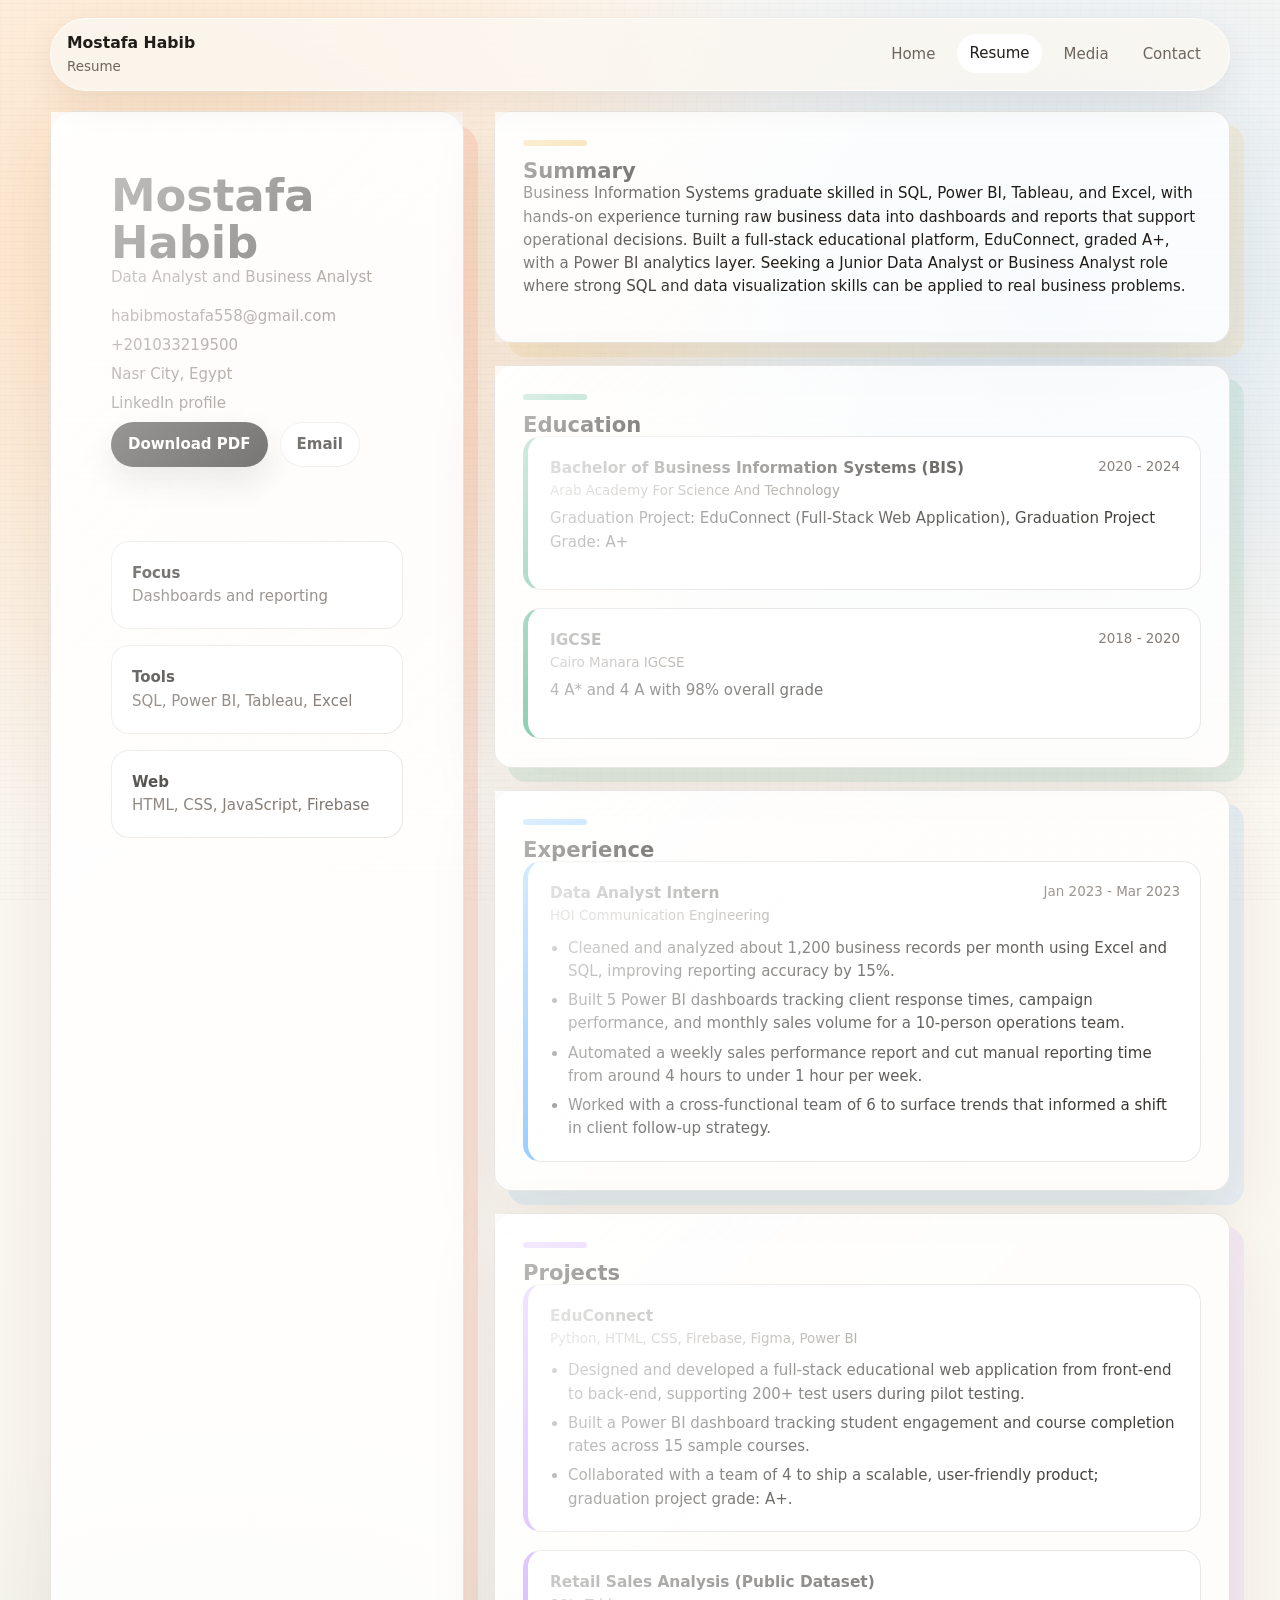
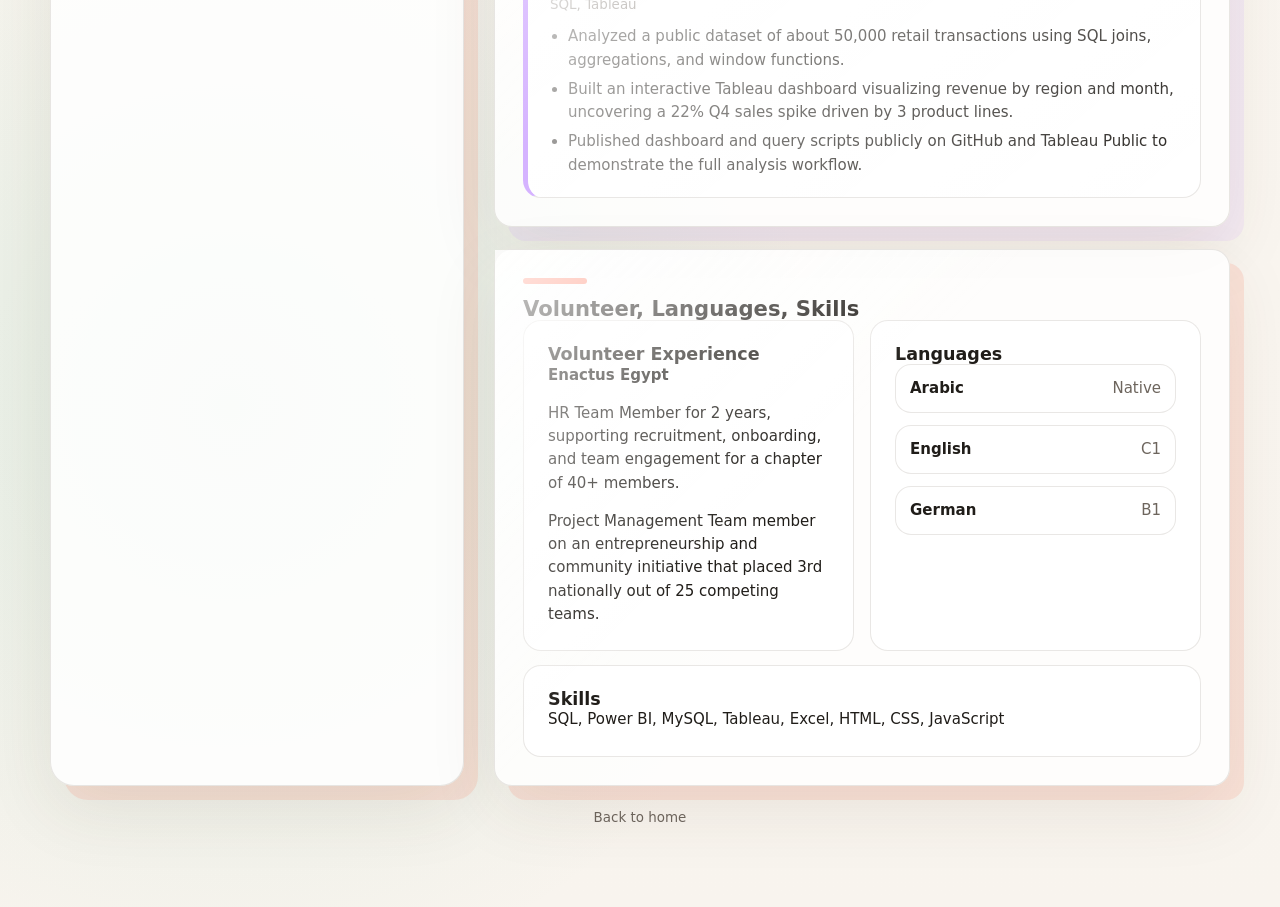
==== public/resume.html @ fb41a139 "v1" ====
<!DOCTYPE html>
<html lang="en">
<head>
  <meta charset="utf-8">
  <meta name="viewport" content="width=device-width, initial-scale=1">
  <title>Mostafa Habib | Resume</title>
  <meta name="description" content="Resume page for Mostafa Habib.">
  <link rel="stylesheet" href="styles.css">
</head>
<body>
  <div class="shell">
    <div class="wrap">
      <header class="topbar">
        <div class="topbar-inner">
          <div class="brand">
            <strong>Mostafa Habib</strong>
            <span>Resume</span>
          </div>
          <nav class="nav" aria-label="Primary">
            <a href="index.html">Home</a>
            <a href="resume.html" class="active">Resume</a>
            <a href="media.html">Media</a>
            <a href="mailto:habibmostafa558@gmail.com">Contact</a>
          </nav>
        </div>
      </header>

      <main class="resume-layout">
        <aside class="page-card resume-header resume-hero accent-coral accented">
          <div class="card-body">
            <h1 class="resume-name">Mostafa Habib</h1>
            <p class="resume-subtitle">Data Analyst and Business Analyst</p>

            <div class="contact-lines">
              <span>habibmostafa558@gmail.com</span>
              <span>+201033219500</span>
              <span>Nasr City, Egypt</span>
              <a href="https://www.linkedin.com/in/mostafa-habib-13a320352/" target="_blank" rel="noopener">LinkedIn profile</a>
            </div>

            <div class="actions">
              <a class="button primary" href="resume.pdf" download>Download PDF</a>
              <a class="button secondary" href="mailto:habibmostafa558@gmail.com">Email</a>
            </div>
          </div>

          <div class="card-body mini-grid">
            <div class="mini-card">
              <strong>Focus</strong>
              <span>Dashboards and reporting</span>
            </div>
            <div class="mini-card">
              <strong>Tools</strong>
              <span>SQL, Power BI, Tableau, Excel</span>
            </div>
            <div class="mini-card">
              <strong>Web</strong>
              <span>HTML, CSS, JavaScript, Firebase</span>
            </div>
          </div>
        </aside>

        <section class="resume-stack">
          <section class="page-card resume-section accent-gold accented">
            <div class="resume-top">
              <div class="accent-bar"></div>
              <div class="section-title">
                <div>
                  <h2>Summary</h2>
                </div>
              </div>
            </div>
            <p>
              Business Information Systems graduate skilled in SQL, Power BI, Tableau, and Excel, with hands-on
              experience turning raw business data into dashboards and reports that support operational decisions.
              Built a full-stack educational platform, EduConnect, graded A+, with a Power BI analytics layer.
              Seeking a Junior Data Analyst or Business Analyst role where strong SQL and data visualization skills
              can be applied to real business problems.
            </p>
          </section>

          <section class="page-card resume-section accent-sage accented">
            <div class="resume-top">
              <div class="accent-bar"></div>
              <div class="section-title">
                <div>
                  <h2>Education</h2>
                </div>
              </div>
            </div>
            <div class="timeline">
              <article class="timeline-item">
                <div class="timeline-top">
                  <div>
                    <strong>Bachelor of Business Information Systems (BIS)</strong>
                    <div class="timeline-meta">Arab Academy For Science And Technology</div>
                  </div>
                  <span>2020 - 2024</span>
                </div>
                <p>Graduation Project: EduConnect (Full-Stack Web Application), Graduation Project Grade: A+</p>
              </article>

              <article class="timeline-item">
                <div class="timeline-top">
                  <div>
                    <strong>IGCSE</strong>
                    <div class="timeline-meta">Cairo Manara IGCSE</div>
                  </div>
                  <span>2018 - 2020</span>
                </div>
                <p>4 A* and 4 A with 98% overall grade</p>
              </article>
            </div>
          </section>

          <section class="page-card resume-section accent-sky accented">
            <div class="resume-top">
              <div class="accent-bar"></div>
              <div class="section-title">
                <div>
                  <h2>Experience</h2>
                </div>
              </div>
            </div>
            <div class="timeline">
              <article class="timeline-item">
                <div class="timeline-top">
                  <div>
                    <strong>Data Analyst Intern</strong>
                    <div class="timeline-meta">HOI Communication Engineering</div>
                  </div>
                  <span>Jan 2023 - Mar 2023</span>
                </div>
                <ul class="bullet-list">
                  <li>Cleaned and analyzed about 1,200 business records per month using Excel and SQL, improving reporting accuracy by 15%.</li>
                  <li>Built 5 Power BI dashboards tracking client response times, campaign performance, and monthly sales volume for a 10-person operations team.</li>
                  <li>Automated a weekly sales performance report and cut manual reporting time from around 4 hours to under 1 hour per week.</li>
                  <li>Worked with a cross-functional team of 6 to surface trends that informed a shift in client follow-up strategy.</li>
                </ul>
              </article>
            </div>
          </section>

          <section class="page-card resume-section accent-violet accented">
            <div class="resume-top">
              <div class="accent-bar"></div>
              <div class="section-title">
                <div>
                  <h2>Projects</h2>
                </div>
              </div>
            </div>
            <div class="timeline">
              <article class="timeline-item">
                <div class="timeline-top">
                  <div>
                    <strong>EduConnect</strong>
                    <div class="timeline-meta">Python, HTML, CSS, Firebase, Figma, Power BI</div>
                  </div>
                </div>
                <ul class="bullet-list">
                  <li>Designed and developed a full-stack educational web application from front-end to back-end, supporting 200+ test users during pilot testing.</li>
                  <li>Built a Power BI dashboard tracking student engagement and course completion rates across 15 sample courses.</li>
                  <li>Collaborated with a team of 4 to ship a scalable, user-friendly product; graduation project grade: A+.</li>
                </ul>
              </article>

              <article class="timeline-item">
                <div class="timeline-top">
                  <div>
                    <strong>Retail Sales Analysis (Public Dataset)</strong>
                    <div class="timeline-meta">SQL, Tableau</div>
                  </div>
                </div>
                <ul class="bullet-list">
                  <li>Analyzed a public dataset of about 50,000 retail transactions using SQL joins, aggregations, and window functions.</li>
                  <li>Built an interactive Tableau dashboard visualizing revenue by region and month, uncovering a 22% Q4 sales spike driven by 3 product lines.</li>
                  <li>Published dashboard and query scripts publicly on GitHub and Tableau Public to demonstrate the full analysis workflow.</li>
                </ul>
              </article>
            </div>
          </section>

          <section class="page-card resume-section accent-coral accented">
            <div class="resume-top">
              <div class="accent-bar"></div>
              <div class="section-title">
                <div>
                  <h2>Volunteer, Languages, Skills</h2>
                </div>
              </div>
            </div>

            <div class="resume-grid-two">
              <article class="summary-card">
                <h3>Volunteer Experience</h3>
                <p><strong>Enactus Egypt</strong></p>
                <p>HR Team Member for 2 years, supporting recruitment, onboarding, and team engagement for a chapter of 40+ members.</p>
                <p>Project Management Team member on an entrepreneurship and community initiative that placed 3rd nationally out of 25 competing teams.</p>
              </article>

              <article class="summary-card">
                <h3>Languages</h3>
                <ul class="detail-list">
                  <li><strong>Arabic</strong><span>Native</span></li>
                  <li><strong>English</strong><span>C1</span></li>
                  <li><strong>German</strong><span>B1</span></li>
                </ul>
              </article>
            </div>

            <div style="height: 14px"></div>

            <article class="summary-card">
              <h3>Skills</h3>
              <p>SQL, Power BI, MySQL, Tableau, Excel, HTML, CSS, JavaScript</p>
            </article>
          </section>
        </section>
      </main>

      <footer class="footer">
        <a href="index.html">Back to home</a>
      </footer>
    </div>
  </div>
</body>
</html>
---- public/styles.css ----
:root {
  --bg: #fbf7f1;
  --bg-soft: #f5efe6;
  --surface: rgba(255, 255, 255, 0.84);
  --surface-strong: #ffffff;
  --text: #201d19;
  --muted: #6d655d;
  --line: rgba(73, 57, 42, 0.12);
  --shadow: 0 24px 70px rgba(76, 53, 35, 0.09);
  --coral: #ff8a72;
  --gold: #f1c96f;
  --sage: #7fc8a9;
  --sky: #8ac7ff;
  --violet: #d5b3ff;
  --peach: #ffd8b0;
  --radius: 24px;
  --radius-sm: 14px;
  --max: 1180px;
}

* {
  box-sizing: border-box;
}

html {
  scroll-behavior: smooth;
}

body {
  margin: 0;
  font: 15px/1.55 Inter, ui-sans-serif, system-ui, -apple-system, BlinkMacSystemFont, "Segoe UI", sans-serif;
  color: var(--text);
  background:
    radial-gradient(circle at 14% 10%, rgba(255, 216, 176, 0.7), transparent 24%),
    radial-gradient(circle at 82% 12%, rgba(138, 199, 255, 0.28), transparent 22%),
    radial-gradient(circle at 18% 80%, rgba(127, 200, 169, 0.2), transparent 26%),
    linear-gradient(180deg, #fcf8f2 0%, #f8f4ee 100%);
  min-height: 100vh;
}

body::before {
  content: "";
  position: fixed;
  inset: 0;
  pointer-events: none;
  background-image:
    repeating-linear-gradient(0deg, rgba(32, 29, 25, 0.03), rgba(32, 29, 25, 0.03) 1px, transparent 1px, transparent 7px),
    repeating-linear-gradient(90deg, rgba(32, 29, 25, 0.02), rgba(32, 29, 25, 0.02) 1px, transparent 1px, transparent 12px);
  opacity: 0.5;
}

a {
  color: inherit;
  text-decoration: none;
}

img {
  display: block;
  max-width: 100%;
}

p {
  margin-top: 0;
}

h1, h2, h3, h4, h5, h6 {
  line-height: 1.05;
  letter-spacing: 0;
  margin: 0;
}

.wrap {
  width: min(var(--max), calc(100% - 56px));
  margin: 0 auto;
}

.shell {
  padding: 18px 0 46px;
  position: relative;
  z-index: 0;
}

.topbar {
  position: sticky;
  top: 16px;
  z-index: 20;
  margin-bottom: 20px;
  backdrop-filter: blur(18px);
  background: rgba(251, 247, 241, 0.82);
  border: 1px solid rgba(255, 255, 255, 0.62);
  border-radius: 999px;
  box-shadow: 0 12px 34px rgba(76, 53, 35, 0.08);
}

.topbar-inner {
  display: flex;
  align-items: center;
  justify-content: space-between;
  gap: 18px;
  padding: 12px 16px;
}

.brand {
  display: grid;
  gap: 2px;
}

.brand strong {
  font-size: 0.98rem;
}

.brand span {
  font-size: 0.84rem;
  color: var(--muted);
}

.nav {
  display: flex;
  flex-wrap: wrap;
  justify-content: flex-end;
  gap: 10px;
}

.nav a {
  padding: 8px 12px;
  border-radius: 999px;
  color: var(--muted);
  transition: transform 0.18s ease, background 0.18s ease, color 0.18s ease;
}

.nav a:hover,
.nav a.active {
  background: rgba(255, 255, 255, 0.94);
  color: var(--text);
  transform: translateY(-1px);
}

.hero-grid,
.resume-layout,
.media-layout {
  display: grid;
  gap: 30px;
}

.hero-grid {
  grid-template-columns: 1.15fr 0.85fr;
  align-items: stretch;
}

.resume-layout {
  grid-template-columns: 0.72fr 1.28fr;
  align-items: start;
}

.media-layout {
  grid-template-columns: 0.86fr 1.14fr;
}

.page-card,
.panel {
  position: relative;
  background: var(--surface);
  border: 1px solid var(--line);
  border-radius: var(--radius);
  box-shadow: var(--shadow);
  overflow: visible;
}

.page-card::after,
.panel::after {
  content: "";
  position: absolute;
  inset: 0;
  pointer-events: none;
  background: linear-gradient(135deg, rgba(255, 255, 255, 0.8), rgba(255, 255, 255, 0) 42%);
}

.card-body,
.section-card,
.resume-hero,
.media-hero {
  padding: 30px;
}

.hero-card {
  min-height: 600px;
  display: grid;
  gap: 18px;
  align-content: start;
}

.hero-title {
  font-size: clamp(2.2rem, 4.8vw, 4.3rem);
  max-width: 10.5ch;
}

.lede {
  max-width: 58ch;
  color: var(--muted);
  font-size: 0.96rem;
}

.actions {
  display: flex;
  flex-wrap: wrap;
  gap: 12px;
}

.button {
  display: inline-flex;
  align-items: center;
  gap: 10px;
  padding: 10px 16px;
  border-radius: 999px;
  border: 1px solid transparent;
  font-weight: 600;
  transition: transform 0.18s ease, box-shadow 0.18s ease, background 0.18s ease;
  white-space: nowrap;
}

.button:hover {
  transform: translateY(-1px);
}

.button.primary {
  background: var(--text);
  color: #fff;
  box-shadow: 0 14px 30px rgba(32, 29, 25, 0.16);
}

.button.secondary {
  background: rgba(255, 255, 255, 0.84);
  border-color: var(--line);
}

.stat-grid {
  display: grid;
  grid-template-columns: repeat(3, minmax(0, 1fr));
  gap: 14px;
  margin-top: auto;
}

.stat,
.mini-card,
.info-card,
.summary-card,
.placeholder-card,
.resume-section,
.media-slot {
  background: rgba(255, 255, 255, 0.8);
  border: 1px solid var(--line);
  border-radius: 18px;
}

.stat {
  padding: 16px 16px 14px;
}

.stat strong {
  display: block;
  font-size: 0.96rem;
}

.stat span {
  display: block;
  color: var(--muted);
  font-size: 0.76rem;
}

.visual-card {
  display: grid;
  gap: 16px;
  padding: 22px;
  align-content: space-between;
  background:
    linear-gradient(180deg, rgba(255, 255, 255, 0.58), rgba(255, 255, 255, 0.92)),
    rgba(255, 255, 255, 0.78);
}

.visual-frame {
  position: relative;
  min-height: 460px;
  border-radius: calc(var(--radius) - 8px);
  overflow: hidden;
  background: #f8efe4;
}

.visual-frame img {
  width: 100%;
  height: 100%;
  object-fit: cover;
}

.page-trio {
  display: grid;
  gap: 28px;
  grid-template-columns: repeat(3, minmax(0, 1fr));
}

.portal {
  min-height: 200px;
  display: grid;
  gap: 14px;
  align-content: space-between;
  padding: 24px;
  transform: translateY(0);
  transition: transform 0.18s ease, box-shadow 0.18s ease;
}

.portal:hover {
  transform: translateY(-3px);
}

.portal h2,
.portal h3 {
  font-size: 1.12rem;
}

.portal p {
  color: var(--muted);
}

.accent-coral { --accent: var(--coral); --accent-soft: rgba(255, 138, 114, 0.18); }
.accent-gold { --accent: var(--gold); --accent-soft: rgba(241, 201, 111, 0.18); }
.accent-sage { --accent: var(--sage); --accent-soft: rgba(127, 200, 169, 0.18); }
.accent-sky { --accent: var(--sky); --accent-soft: rgba(138, 199, 255, 0.18); }
.accent-violet { --accent: var(--violet); --accent-soft: rgba(213, 179, 255, 0.18); }

.accented {
  box-shadow: var(--shadow), 14px 14px 0 var(--accent-soft);
}

.accent-bar {
  height: 6px;
  width: 64px;
  border-radius: 999px;
  background: var(--accent);
}

.section-grid {
  display: grid;
  gap: 30px;
}

.section-title {
  display: flex;
  flex-wrap: wrap;
  align-items: end;
  justify-content: space-between;
  gap: 14px;
}

.section-title p {
  margin-bottom: 0;
  color: var(--muted);
  max-width: 56ch;
}

.section-title h2 {
  font-size: 1.32rem;
}

.summary-card {
  padding: 24px;
}

.summary-card p:last-child {
  margin-bottom: 0;
}

.mini-grid {
  display: grid;
  gap: 16px;
}

.mini-card {
  padding: 20px;
}

.mini-card strong,
.info-card strong {
  display: block;
}

.mini-card span,
.info-card span,
.summary-meta {
  color: var(--muted);
}

.detail-list {
  display: grid;
  gap: 12px;
  margin: 0;
  padding: 0;
  list-style: none;
}

.detail-list li {
  display: flex;
  justify-content: space-between;
  gap: 14px;
  padding: 12px 14px;
  background: rgba(255, 255, 255, 0.78);
  border: 1px solid var(--line);
  border-radius: 16px;
}

.detail-list li span {
  color: var(--muted);
  text-align: right;
}

.timeline {
  display: grid;
  gap: 18px;
}

.timeline-item {
  position: relative;
  padding: 20px 20px 20px 22px;
  background: rgba(255, 255, 255, 0.82);
  border: 1px solid var(--line);
  border-left: 5px solid var(--accent, var(--coral));
  border-radius: 18px;
  overflow: hidden;
}

.timeline-item::before {
  content: "";
  position: absolute;
  inset: 0;
  background: linear-gradient(140deg, rgba(255, 255, 255, 0.75), rgba(255, 255, 255, 0));
  pointer-events: none;
}

.timeline-top {
  display: flex;
  justify-content: space-between;
  gap: 14px;
  align-items: start;
  margin-bottom: 6px;
}

.timeline-top strong {
  display: block;
  font-size: 0.96rem;
}

.timeline-top span,
.timeline-meta {
  color: var(--muted);
  font-size: 0.84rem;
}

.bullet-list {
  margin: 10px 0 0;
  padding-left: 18px;
  color: var(--text);
}

.bullet-list li + li {
  margin-top: 6px;
}

.resume-header {
  display: grid;
  gap: 14px;
  align-content: start;
  min-height: 100%;
}

.resume-name {
  font-size: clamp(1.8rem, 3.5vw, 2.8rem);
}

.resume-subtitle {
  color: var(--muted);
  max-width: 36ch;
  font-size: 0.94rem;
}

.contact-lines {
  display: grid;
  gap: 6px;
  color: var(--muted);
}

.resume-hero .actions,
.media-hero .actions {
  margin-top: 6px;
}

.resume-section {
  padding: 28px;
}

.resume-stack {
  display: grid;
  gap: 22px;
}

.resume-top {
  display: grid;
  gap: 12px;
}

.resume-top .accent-bar {
  margin-bottom: 2px;
}

.resume-grid-two {
  display: grid;
  grid-template-columns: 1fr 1fr;
  gap: 16px;
}

.media-layout .summary-card {
  min-height: 100%;
}

.placeholder-grid {
  display: grid;
  grid-template-columns: repeat(2, minmax(0, 1fr));
  gap: 24px;
}

.placeholder-card {
  min-height: 200px;
  padding: 22px;
  display: grid;
  align-content: end;
  gap: 8px;
  background:
    linear-gradient(135deg, rgba(255, 216, 176, 0.34), rgba(255, 255, 255, 0.84)),
    rgba(255, 255, 255, 0.74);
}

.placeholder-card.large {
  min-height: 420px;
}

.placeholder-label {
  display: inline-flex;
  align-items: center;
  gap: 8px;
  width: fit-content;
  padding: 7px 10px;
  border-radius: 999px;
  background: rgba(255, 255, 255, 0.84);
  border: 1px solid var(--line);
  color: var(--muted);
  font-size: 0.84rem;
}

.placeholder-visual {
  border-radius: 20px;
  background:
    linear-gradient(145deg, rgba(255, 255, 255, 0.6), rgba(255, 255, 255, 0.18)),
    radial-gradient(circle at 18% 18%, rgba(255, 138, 114, 0.2), transparent 18%),
    radial-gradient(circle at 76% 24%, rgba(138, 199, 255, 0.18), transparent 16%),
    radial-gradient(circle at 58% 76%, rgba(127, 200, 169, 0.16), transparent 18%);
  border: 1px solid rgba(255, 255, 255, 0.88);
  min-height: 240px;
  position: relative;
  overflow: hidden;
}

.placeholder-visual::before {
  content: "";
  position: absolute;
  inset: 12px;
  border-radius: 16px;
  border: 1px dashed rgba(76, 53, 35, 0.18);
}

.footer {
  padding: 22px 0 32px;
  color: var(--muted);
  text-align: center;
  font-size: 0.84rem;
}

@media (max-width: 1024px) {
  .hero-grid,
  .resume-layout,
  .media-layout,
  .page-trio,
  .resume-grid-two,
  .placeholder-grid {
    grid-template-columns: 1fr;
  }

  .visual-frame,
  .placeholder-card.large {
    min-height: 340px;
  }
}

@media (max-width: 720px) {
  .topbar {
    border-radius: 24px;
  }

  .topbar-inner {
    flex-direction: column;
    align-items: flex-start;
  }

  .nav {
    justify-content: flex-start;
  }

  .card-body,
  .section-card,
  .resume-hero,
  .media-hero {
    padding: 18px;
  }

  .hero-card {
    min-height: auto;
  }

  .stat-grid {
    grid-template-columns: 1fr;
  }

  .section-title {
    flex-direction: column;
    align-items: flex-start;
  }

  .timeline-top,
  .detail-list li {
    flex-direction: column;
    align-items: flex-start;
  }

  .detail-list li span {
    text-align: left;
  }
}

@media (prefers-reduced-motion: reduce) {
  html {
    scroll-behavior: auto;
  }

  *,
  *::before,
  *::after {
    animation: none !important;
    transition: none !important;
  }
}
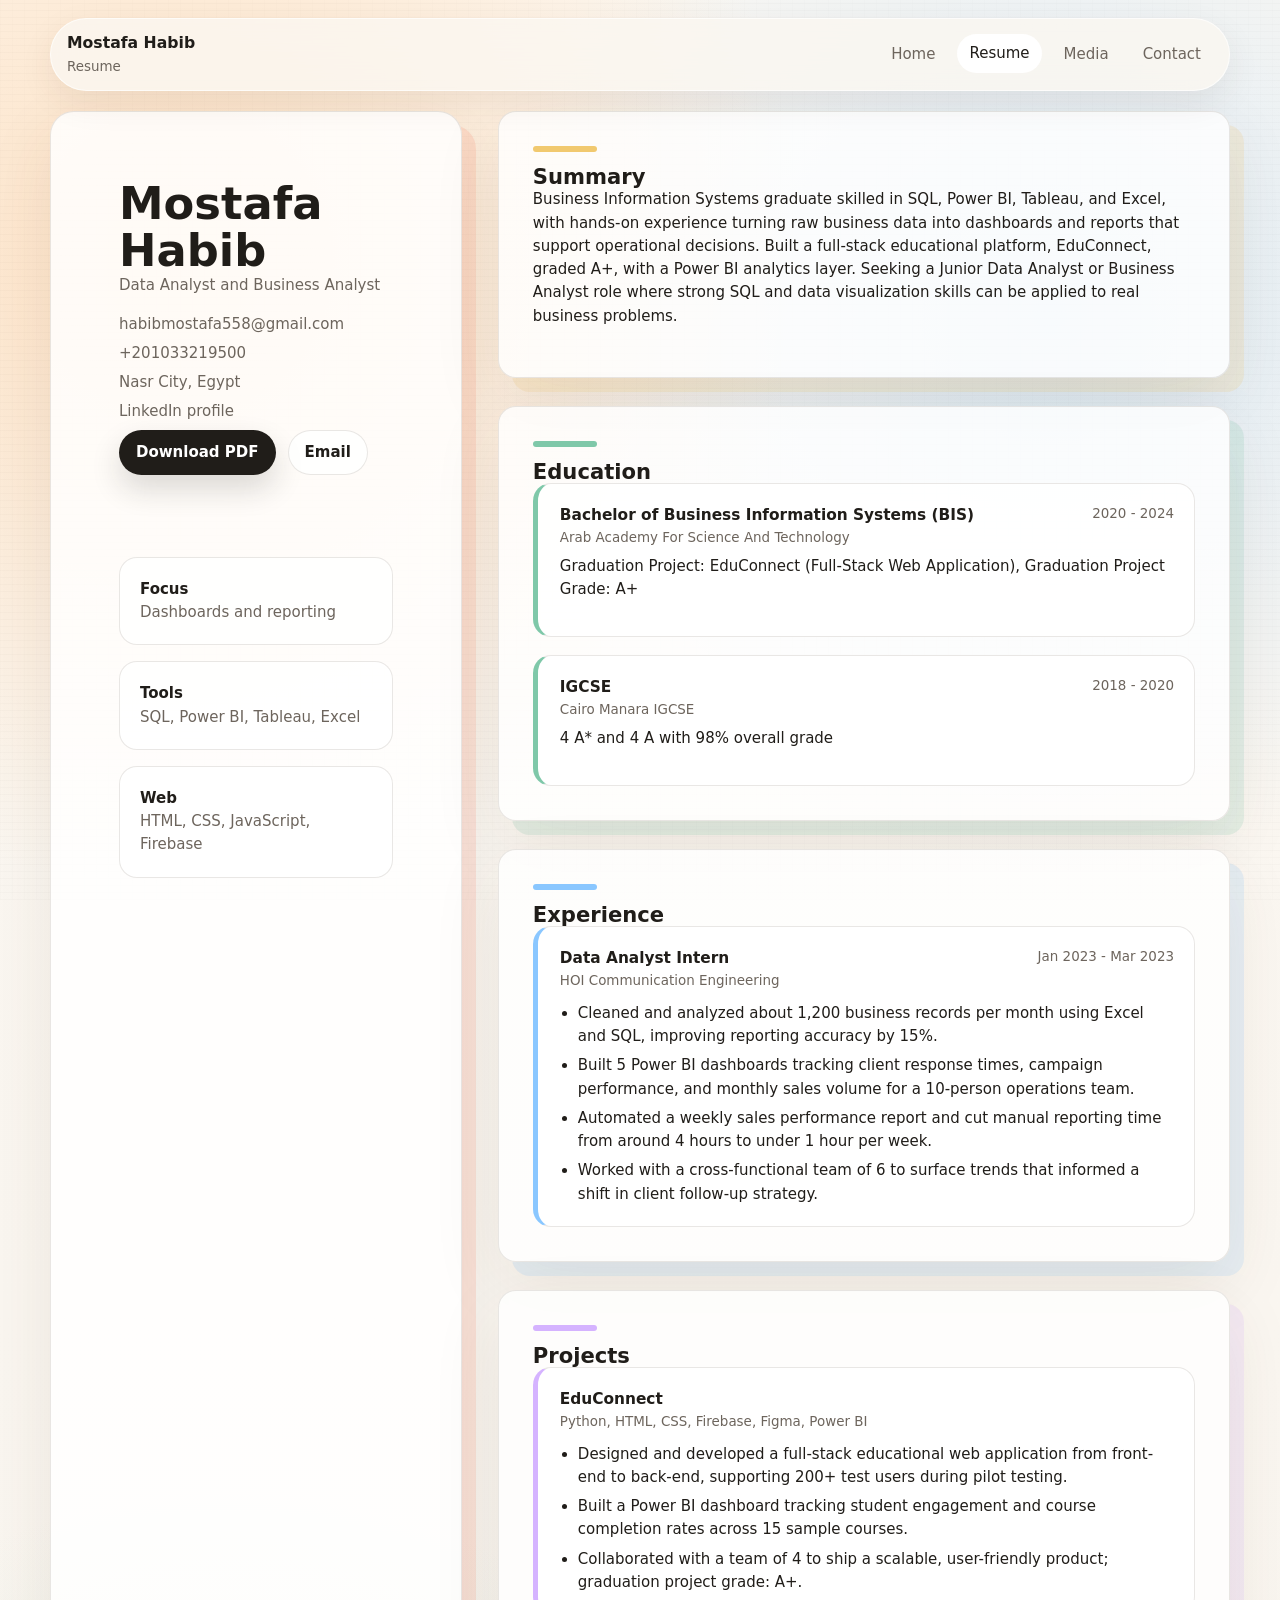
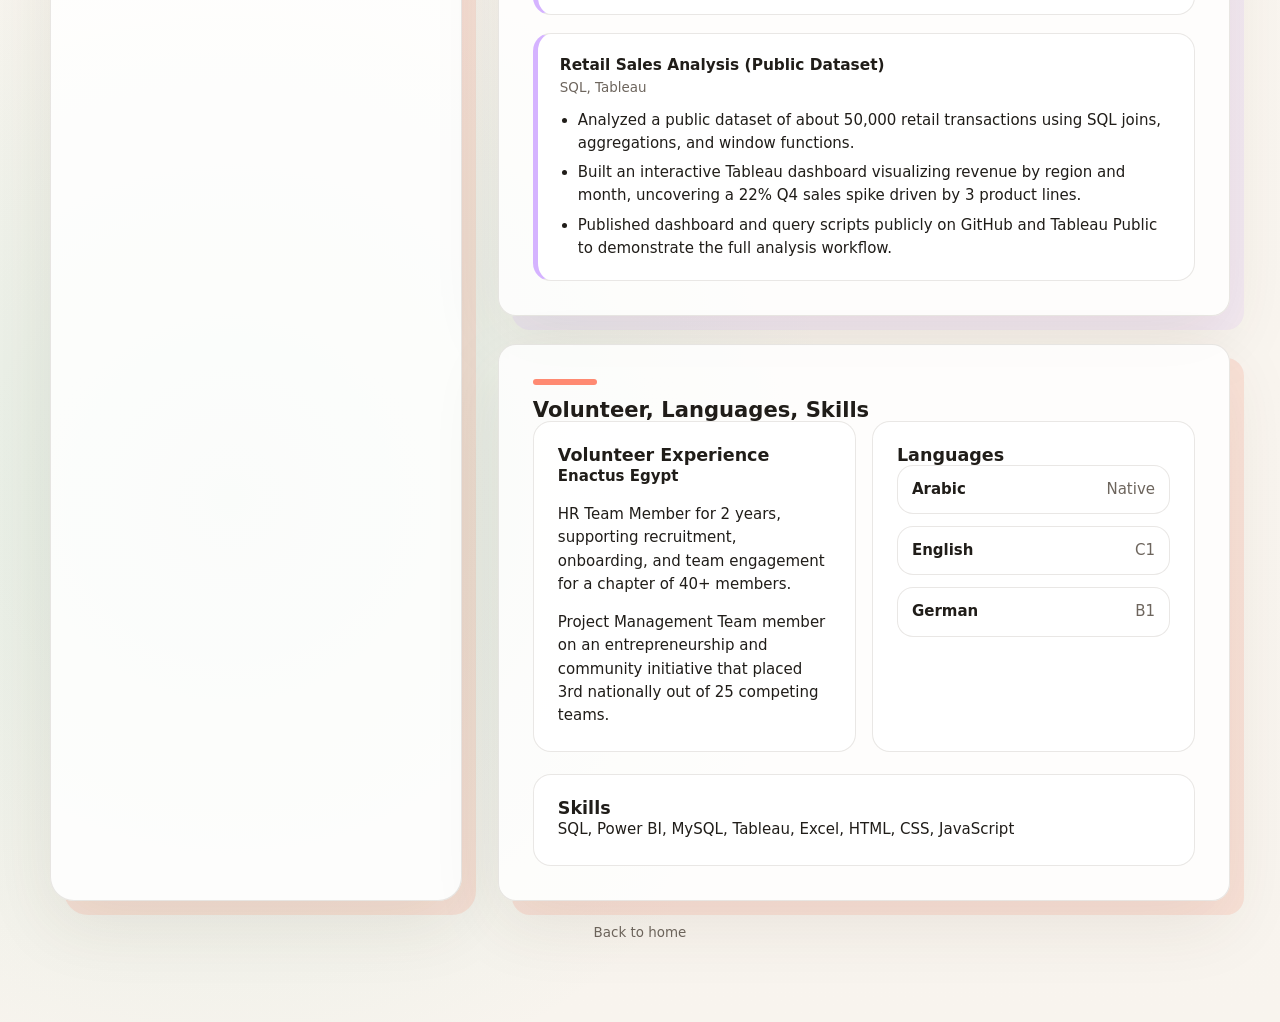
==== commit 131422b8: "fixed some style elements and spacing" ====
--- a/public/resume.html
+++ b/public/resume.html
@@ -209,7 +209,7 @@
               </article>
             </div>
 
-            <div style="height: 14px"></div>
+            <div class="resume-divider" aria-hidden="true"></div>
 
             <article class="summary-card">
               <h3>Skills</h3>
--- a/public/styles.css
+++ b/public/styles.css
@@ -139,7 +139,7 @@
 .resume-layout,
 .media-layout {
   display: grid;
-  gap: 30px;
+  gap: 36px;
 }
 
 .hero-grid {
@@ -168,24 +168,20 @@
 
 .page-card::after,
 .panel::after {
-  content: "";
-  position: absolute;
-  inset: 0;
-  pointer-events: none;
-  background: linear-gradient(135deg, rgba(255, 255, 255, 0.8), rgba(255, 255, 255, 0) 42%);
+  display: none;
 }
 
 .card-body,
 .section-card,
 .resume-hero,
 .media-hero {
-  padding: 30px;
+  padding: 34px;
 }
 
 .hero-card {
   min-height: 600px;
   display: grid;
-  gap: 18px;
+  gap: 24px;
   align-content: start;
 }
 
@@ -293,8 +289,67 @@
 
 .page-trio {
   display: grid;
+  gap: 34px;
+  grid-template-columns: repeat(3, minmax(0, 1fr));
+}
+
+.project-section {
+  display: grid;
   gap: 28px;
-  grid-template-columns: repeat(3, minmax(0, 1fr));
+  margin-top: 36px;
+  padding: 34px;
+}
+
+.project-card {
+  display: grid;
+  grid-template-columns: minmax(100px, 0.25fr) minmax(0, 1fr) auto;
+  align-items: center;
+  gap: 30px;
+  min-height: 168px;
+  padding: 26px;
+  background:
+    linear-gradient(135deg, rgba(138, 199, 255, 0.16), rgba(255, 255, 255, 0.82) 42%),
+    rgba(255, 255, 255, 0.8);
+  border: 1px solid var(--line);
+  border-left: 5px solid var(--accent, var(--sky));
+  border-radius: 18px;
+}
+
+.project-index {
+  display: grid;
+  place-items: center;
+  min-height: 112px;
+  border-radius: 14px;
+  background: var(--accent-soft, rgba(138, 199, 255, 0.18));
+  color: var(--text);
+  font-size: 2rem;
+  font-weight: 700;
+}
+
+.project-copy {
+  min-width: 0;
+}
+
+.project-kicker {
+  margin-bottom: 8px;
+  color: var(--muted);
+  font-size: 0.78rem;
+  font-weight: 700;
+  letter-spacing: 0.08em;
+  text-transform: uppercase;
+}
+
+.project-copy h3 {
+  font-size: 1.2rem;
+}
+
+.project-copy p:last-child {
+  margin: 10px 0 0;
+  color: var(--muted);
+}
+
+.project-link {
+  justify-self: end;
 }
 
 .portal {
@@ -339,7 +394,7 @@
 
 .section-grid {
   display: grid;
-  gap: 30px;
+  gap: 36px;
 }
 
 .section-title {
@@ -427,11 +482,11 @@
 }
 
 .timeline-item::before {
-  content: "";
-  position: absolute;
-  inset: 0;
-  background: linear-gradient(140deg, rgba(255, 255, 255, 0.75), rgba(255, 255, 255, 0));
-  pointer-events: none;
+  display: none;
+}
+
+.resume-divider {
+  height: 22px;
 }
 
 .timeline-top {
@@ -492,12 +547,12 @@
 }
 
 .resume-section {
-  padding: 28px;
+  padding: 34px;
 }
 
 .resume-stack {
   display: grid;
-  gap: 22px;
+  gap: 28px;
 }
 
 .resume-top {
@@ -522,7 +577,7 @@
 .placeholder-grid {
   display: grid;
   grid-template-columns: repeat(2, minmax(0, 1fr));
-  gap: 24px;
+  gap: 28px;
 }
 
 .placeholder-card {
@@ -595,6 +650,15 @@
   .placeholder-card.large {
     min-height: 340px;
   }
+
+  .project-card {
+    grid-template-columns: 108px minmax(0, 1fr);
+  }
+
+  .project-link {
+    grid-column: 2;
+    justify-self: start;
+  }
 }
 
 @media (max-width: 720px) {
@@ -614,8 +678,9 @@
   .card-body,
   .section-card,
   .resume-hero,
-  .media-hero {
-    padding: 18px;
+  .media-hero,
+  .project-section {
+    padding: 22px;
   }
 
   .hero-card {
@@ -639,6 +704,21 @@
 
   .detail-list li span {
     text-align: left;
+  }
+
+  .project-card {
+    grid-template-columns: 1fr;
+    gap: 20px;
+    padding: 22px;
+  }
+
+  .project-index {
+    min-height: 86px;
+  }
+
+  .project-link {
+    grid-column: auto;
+    justify-self: start;
   }
 }
 
